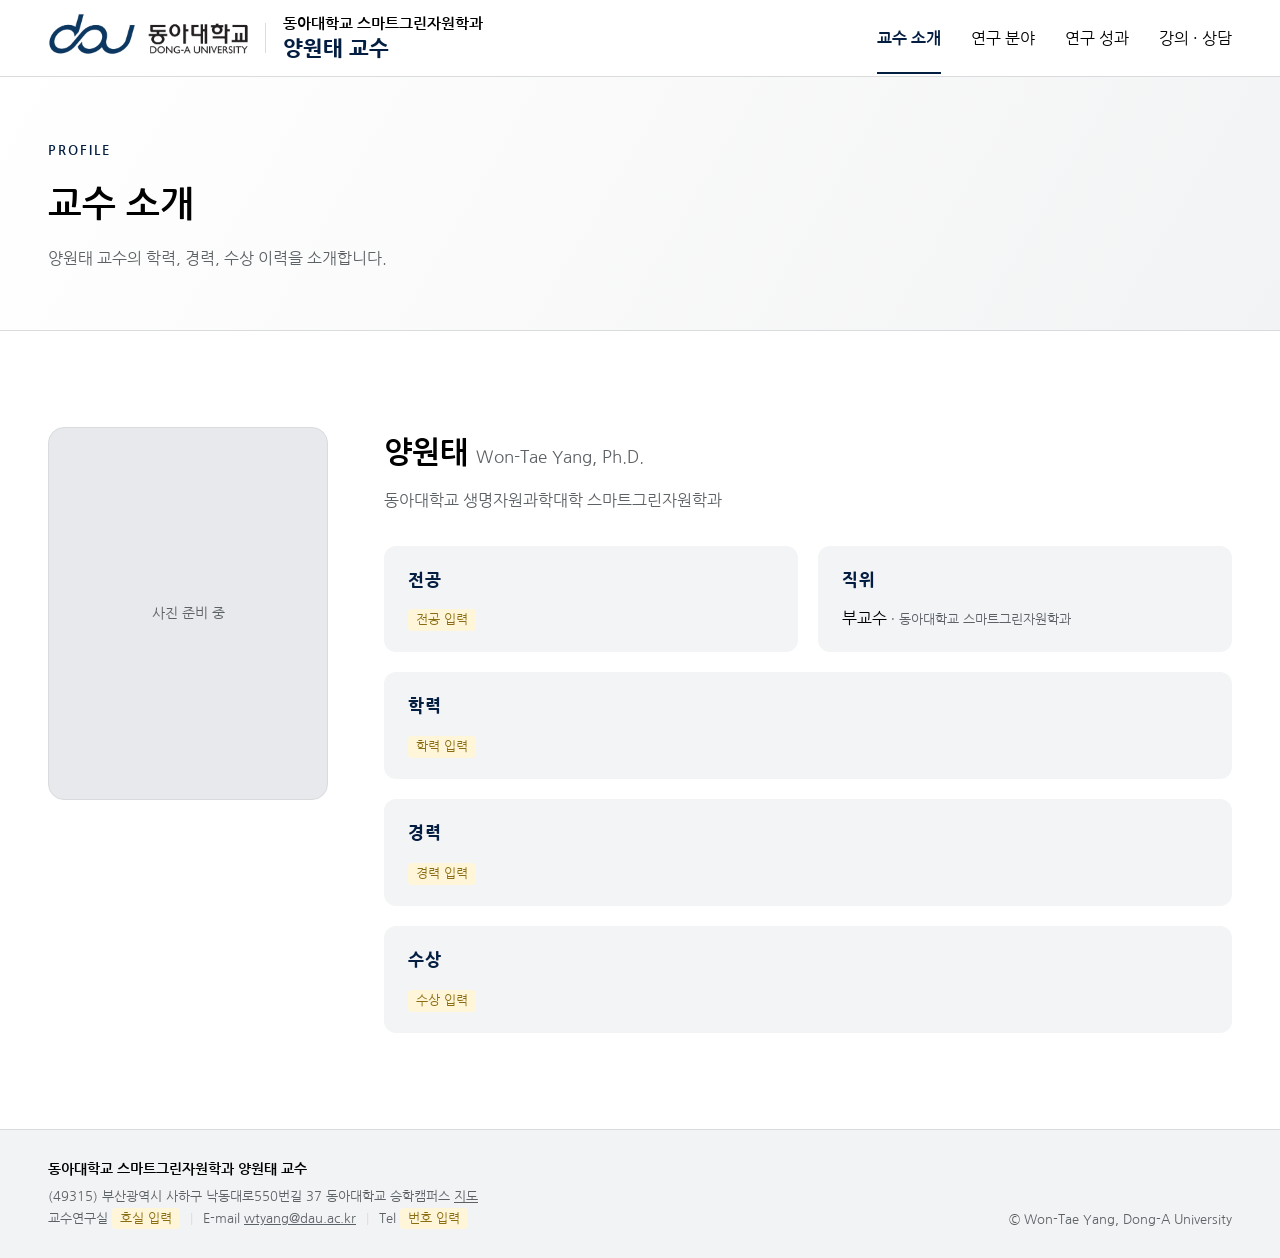
==== about.html @ 700a0b3d "Initial site for Prof. Won-Tae Yang - Pages: home, profile, research areas, achievements (papers/pat" ====
<!doctype html>
<html lang="ko" data-theme="light">
<head>
<meta charset="utf-8">
<meta name="viewport" content="width=1280">
<title>교수 소개 · 양원태 교수</title>
<link href="https://fonts.googleapis.com/css2?family=Nanum+Gothic:wght@400;700;800&display=swap" rel="stylesheet">
<link rel="stylesheet" href="styles.css">
</head>
<body>

<header class="nav">
  <div class="wrap">
    <a class="brand" href="index.html"><img class="brand-logo" src="images/donga-logo.png" alt="동아대학교"><span class="brand-text"><span class="brand-dept">동아대학교 스마트그린자원학과</span><span class="brand-name"><b>양원태 교수</b></span></span></a>
    <nav><ul>
      <li><a class="active" href="about.html">교수 소개</a></li>
      <li><a href="research.html">연구 분야</a></li>
      <li><a href="achievements.html">연구 성과</a></li>
      <li><a href="teaching.html">강의 · 상담</a></li>
    </ul></nav>
  </div>
</header>

<div class="pagehead">
  <div class="wrap">
    <span class="eyebrow">Profile</span>
    <h1>교수 소개</h1>
    <p>양원태 교수의 학력, 경력, 수상 이력을 소개합니다.</p>
  </div>
</div>

<main>
<section>
  <div class="wrap">
    <div class="profile">
      <div class="photo">사진 준비 중</div>
      <div>
        <h3>양원태<small>Won-Tae Yang, Ph.D.</small></h3>
        <p class="affil">동아대학교 생명자원과학대학 스마트그린자원학과</p>
        <div class="info">
          <div class="item"><div class="label">전공</div><span class="todo">전공 입력</span></div>
          <div class="item"><div class="label">직위</div>부교수 <span style="color:var(--muted);font-size:13px">· 동아대학교 스마트그린자원학과</span></div>
          <div class="item full"><div class="label">학력</div><span class="todo">학력 입력</span></div>
          <div class="item full"><div class="label">경력</div><span class="todo">경력 입력</span></div>
          <div class="item full"><div class="label">수상</div><span class="todo">수상 입력</span></div>
        </div>
      </div>
    </div>
  </div>
</section>
</main>

<footer>
  <div class="wrap">
    <div class="foot-info">
      <b>동아대학교 스마트그린자원학과 양원태 교수</b>
      <p>(49315) 부산광역시 사하구 낙동대로550번길 37 동아대학교 승학캠퍼스 <a href="https://map.kakao.com/?q=%EB%8F%99%EC%95%84%EB%8C%80%ED%95%99%EA%B5%90%20%EC%8A%B9%ED%95%99%EC%BA%A0%ED%8D%BC%EC%8A%A4" target="_blank" rel="noopener">지도</a></p>
      <p><span>교수연구실 <span class="todo">호실 입력</span></span><span>E-mail <a href="mailto:wtyang@dau.ac.kr">wtyang@dau.ac.kr</a></span><span>Tel <span class="todo">번호 입력</span></span></p>
    </div>
    <div class="foot-copy">© Won-Tae Yang, Dong-A University</div>
  </div>
</footer>
</body>
</html>
---- styles.css ----
:root{
  --bg:#ffffff; --bg-alt:#f3f4f5; --surface:#ffffff; --ink:#000000; --muted:#5c6165; --line:#d9dbdc;
  --accent:#041e42; --accent-dark:#000000; --accent-soft:#e7e9ec; --secondary:#a2aaad;
}
*{box-sizing:border-box}
html{scroll-behavior:smooth}
body{margin:0;background:var(--bg);color:var(--ink);font-family:"Nanum Gothic",system-ui,sans-serif;line-height:1.75;font-size:16px;min-width:1100px}
a{color:var(--accent)}
.wrap{max-width:1360px;margin:0 auto;padding:0 48px}

/* Nav */
header.nav{position:sticky;top:0;z-index:10;background:rgba(255,255,255,.95);backdrop-filter:blur(8px);border-bottom:1px solid var(--line)}
header.nav .wrap{max-width:none;padding:0 48px;display:flex;align-items:center;justify-content:space-between;height:76px}
.brand{flex-shrink:0;display:flex;align-items:center;gap:16px;text-decoration:none;color:var(--ink);line-height:1.3}
.brand-logo{height:42px;width:auto;margin-bottom:8px}
.brand-text{position:relative;padding-left:18px}
.brand-text::before{content:"";position:absolute;left:0;top:50%;width:1px;height:30px;background:var(--line);transform:translateY(-50%)}
.brand-name{display:flex;align-items:baseline;gap:10px}
.brand b{font-family:"Nanum Gothic",sans-serif;font-size:21px;font-weight:800;color:var(--accent)}
.brand-dept{display:block;font-size:15px;font-weight:700;color:var(--ink);margin-bottom:2px}
nav ul{display:flex;gap:30px;list-style:none;margin:0;padding:0}
nav a{color:var(--ink);text-decoration:none;font-size:15.5px;font-weight:500;padding:26px 0;border-bottom:2px solid transparent}
nav a:hover{color:var(--accent);border-bottom-color:var(--accent)}
nav a.active{color:var(--accent);border-bottom-color:var(--accent);font-weight:700}

/* Hero (home page) */
.hero{background:linear-gradient(120deg,#ffffff 0%,#f2f3f4 55%,#e6e8e9 100%);padding:56px 0 72px;border-bottom:1px solid var(--line)}
.hero .wrap{display:grid;grid-template-columns:1.7fr 1fr;gap:56px;align-items:center}
.eyebrow{letter-spacing:.16em;font-size:13px;color:var(--accent);text-transform:uppercase;font-weight:700}
.hero h1{font-family:"Nanum Gothic",sans-serif;font-size:50px;line-height:1.3;margin:14px 0 22px;color:var(--ink)}
.hero p{font-size:17.5px;color:var(--muted);margin:0;max-width:680px}
.btns{display:flex;gap:12px;margin-top:32px}
.btn{display:inline-block;padding:12px 26px;border-radius:8px;text-decoration:none;font-weight:500;font-size:15px}
.btn.primary{background:var(--accent);color:#fff}
.btn.primary:hover{background:var(--accent-dark)}
.btn.ghost{border:1px solid var(--accent);color:var(--accent);background:#fff}
.keyword-box{background:#fff;border:1px solid var(--line);border-radius:16px;padding:32px;box-shadow:0 12px 32px rgba(4,30,66,.10)}
.keyword-box h3{margin:0 0 16px;font-size:15px;color:var(--muted);font-weight:500}
.tags{display:flex;flex-wrap:wrap;gap:10px}
.tag{background:var(--accent-soft);color:var(--accent);border-radius:999px;padding:6px 14px;font-size:14px;font-weight:500}
.stats{display:grid;grid-template-columns:repeat(3,1fr);gap:12px;margin-top:28px;padding-top:24px;border-top:1px solid var(--line)}
.stats b{display:block;font-family:"Nanum Gothic",sans-serif;font-size:28px;color:var(--accent)}
.stats span{font-size:13px;color:var(--muted)}

/* Page head (sub pages) */
.pagehead{background:linear-gradient(120deg,#ffffff 0%,#f2f3f4 100%);padding:58px 0;border-bottom:1px solid var(--line)}
.pagehead h1{font-family:"Nanum Gothic",sans-serif;font-size:36px;margin:10px 0 8px;color:var(--ink)}
.pagehead p{margin:0;color:var(--muted);font-size:16px;max-width:640px}

/* Home overview quick-links */
.ovgrid{display:grid;grid-template-columns:repeat(3,1fr);gap:24px}
.ovcard{display:block;background:var(--surface);border:1px solid var(--line);border-radius:16px;padding:28px;text-decoration:none;color:var(--ink);transition:box-shadow .2s,transform .2s}
.ovcard:hover{box-shadow:0 14px 34px rgba(0,0,0,.08);transform:translateY(-2px)}
.ovcard .en{color:var(--accent);font-size:13px;letter-spacing:.1em;text-transform:uppercase;font-weight:700}
.ovcard h3{margin:10px 0 8px;font-size:19px}
.ovcard p{margin:0;font-size:14.5px;color:var(--muted)}
.ovcard .more{display:inline-block;margin-top:14px;font-size:13.5px;color:var(--accent);font-weight:500}

.sec-head .sec-more{margin-left:auto;font-size:14px;text-decoration:none}

/* Sections */
section{padding:96px 0}
section.alt{background:var(--bg-alt)}
.sec-head{display:flex;align-items:baseline;gap:16px;margin-bottom:44px}
h2{font-family:"Nanum Gothic",sans-serif;font-size:34px;margin:0}
.sec-head .en{color:var(--accent);font-size:14px;letter-spacing:.14em;text-transform:uppercase;font-weight:700}

/* Profile */
.profile{display:grid;grid-template-columns:280px 1fr;gap:56px;align-items:start}
.photo{aspect-ratio:3/4;background:var(--accent-soft);border-radius:16px;display:flex;align-items:center;justify-content:center;color:var(--muted);font-size:14px;text-align:center;border:1px solid var(--line);overflow:hidden}
.photo img{width:100%;height:100%;object-fit:cover}
.profile h3{margin:0;font-size:30px}
.profile h3 small{font-size:17px;color:var(--muted);font-weight:400;margin-left:8px}
.affil{color:var(--muted);margin:6px 0 32px;font-size:16px}
.info{display:grid;grid-template-columns:1fr 1fr;gap:20px}
.info .item{background:var(--bg-alt);border-radius:12px;padding:20px 24px}
.info .label{font-size:16.5px;color:var(--accent);font-weight:800;letter-spacing:.04em;margin-bottom:10px}
.info .item.full{grid-column:1/-1}
.edu{list-style:none;margin:0;padding:0}
.edu li{display:flex;gap:14px;margin-bottom:8px;line-height:1.5}
.edu li:last-child{margin-bottom:0}
.edu b{flex:0 0 40px;color:var(--accent)}
.edu small{display:block;font-size:13px;color:var(--muted)}

/* Research panels (accordion) */
.rpanels{display:flex;flex-direction:column;gap:16px}
.rpanel{background:var(--surface);border:1px solid var(--line);border-radius:16px;transition:box-shadow .2s,border-color .2s}
.rpanel:hover{box-shadow:0 10px 28px rgba(0,0,0,.07)}
.rpanel[open]{border-color:var(--accent);box-shadow:0 14px 34px rgba(4,30,66,.10)}
.rpanel summary{display:flex;align-items:flex-start;gap:24px;padding:28px 32px;cursor:pointer;list-style:none}
.rpanel summary::-webkit-details-marker{display:none}
.rpanel .num{flex:0 0 48px;display:inline-flex;width:48px;height:48px;border-radius:12px;background:var(--accent-soft);color:var(--accent);align-items:center;justify-content:center;font-weight:700}
.rpanel[open] .num{background:var(--accent);color:#fff}
.rhead{flex:1;display:block}
.rhead h3{margin:0 0 2px;font-size:20px}
.rpanel summary:hover h3{color:var(--accent)}
.rhead .en{display:block;color:var(--muted);font-size:14px;font-style:italic;margin-bottom:8px}
.rhead .sum{display:block;font-size:15.5px;color:var(--muted)}
.rpanel .toggle{flex:0 0 32px;width:32px;height:32px;border-radius:50%;border:1px solid var(--line);position:relative;margin-top:8px;transition:transform .25s,background .2s}
.rpanel .toggle::before,.rpanel .toggle::after{content:"";position:absolute;left:50%;top:50%;width:12px;height:2px;background:var(--accent);transform:translate(-50%,-50%)}
.rpanel .toggle::after{transform:translate(-50%,-50%) rotate(90deg);transition:opacity .2s}
.rpanel[open] .toggle{background:var(--accent);border-color:var(--accent)}
.rpanel[open] .toggle::before{background:#fff}
.rpanel[open] .toggle::after{opacity:0}
.rdetail{display:grid;grid-template-columns:1.2fr 1fr;gap:40px;margin:0 32px;padding:28px 0 32px 72px;border-top:1px solid var(--line);animation:rfade .25s ease}
@keyframes rfade{from{opacity:0;transform:translateY(-6px)}to{opacity:1;transform:none}}
.rdetail h4{margin:0 0 12px;font-size:14px;color:var(--accent);letter-spacing:.06em}
.rdetail ul{margin:0;padding-left:18px;font-size:15px;color:var(--ink)}
.rdetail li{margin-bottom:8px}
.rdetail ul.refs{list-style:none;padding:0;color:var(--muted);font-size:14px}
.rdetail ul.refs li{display:flex;gap:10px;align-items:baseline;line-height:1.55;margin-bottom:12px}
.rdetail ul.refs .badge{flex:0 0 auto}
.rphotos{grid-column:1/-1;display:grid;grid-template-columns:repeat(3,1fr);gap:16px}
.rphotos figure{margin:0}
.rphotos a{display:block;height:200px;border-radius:12px;overflow:hidden;background:var(--bg-alt);border:1px solid var(--line)}
.rphotos img{width:100%;height:100%;object-fit:cover;transition:transform .3s}
.rphotos a:hover img{transform:scale(1.04)}
.rphotos figcaption{font-size:13.5px;color:var(--muted);margin-top:8px}
.rphotos figcaption:empty{display:none}

/* Publications */
.pub-year{font-family:"Nanum Gothic",sans-serif;font-size:21px;color:var(--ink);margin:40px 0 14px;padding-bottom:8px;border-bottom:2px solid var(--accent-soft)}
.pub-year:first-child{margin-top:0}
.pubs{list-style:none;margin:0 0 8px;padding:0;background:#fff;border:1px solid var(--line);border-radius:16px}
.pubs li{padding:20px 28px;border-top:1px solid var(--line);display:flex;gap:22px;align-items:flex-start}
.pubs li:first-child{border-top:none}
.pub-body{flex:1;min-width:0}
.ptitle{font-weight:500;font-size:16.5px}
.ptitle a{color:var(--ink);text-decoration:none}
.ptitle a:hover{color:var(--accent);text-decoration:underline}
.meta{color:var(--muted);font-size:14px;margin-top:5px}
.meta .badge{margin-right:8px}
.meta.authors b{color:var(--ink)}
.meta.journal{margin-top:2px}

/* Achievements tabs */
.tabs{display:flex;gap:8px;border-bottom:2px solid var(--line);margin-bottom:36px}
.tab{background:none;border:0;border-bottom:3px solid transparent;margin-bottom:-2px;padding:14px 28px;font:inherit;font-size:18px;color:var(--muted);cursor:pointer}
.tab span{display:inline-block;min-width:26px;margin-left:6px;padding:0 8px;border-radius:999px;background:var(--bg-alt);font-size:13px;color:var(--muted)}
.tab:hover{color:var(--accent)}
.tab.on{color:var(--accent);border-bottom-color:var(--accent);font-weight:800}
.tab.on span{background:var(--accent);color:#fff}
.tab-note{margin:0 0 28px;font-size:14px;color:var(--muted)}

/* Projects */
.ach .table td:first-child{width:170px}
.panel{background:#fff;border:1px solid var(--line);border-radius:16px;padding:32px}
.panel h3{margin:0 0 16px;font-size:19px}
.table{width:100%;border-collapse:collapse;font-size:15px}
.table th,.table td{text-align:left;padding:14px 8px;border-top:1px solid var(--line);vertical-align:top}
.table th{color:var(--ink);font-weight:400;font-size:16px;border-top:none;border-bottom:2px solid var(--line)}
.table td:first-child{white-space:nowrap;color:var(--accent);font-weight:500;width:130px}
.badge{background:var(--accent-soft);color:var(--accent);font-size:12.5px;padding:2px 10px;border-radius:999px}
.agency{display:block;font-size:13px;color:var(--muted);margin-top:2px}

/* Common helpers */
[hidden]{display:none!important}
.btn.sm{padding:8px 18px;font-size:14px;cursor:pointer;font-family:inherit}
.empty-note{color:var(--muted);padding:32px 0;text-align:center;background:var(--bg-alt);border-radius:12px;margin:0}

footer{background:#f2f3f4;border-top:1px solid var(--line);padding:28px 0;color:var(--muted);font-size:13px;line-height:1.7}
footer .wrap{display:flex;justify-content:space-between;align-items:flex-end;gap:24px}
.foot-info b{display:block;color:var(--ink);font-size:14px;margin-bottom:4px}
.foot-info p{margin:0}
.foot-info p>span+span::before{content:"|";margin:0 10px;color:var(--line)}
.foot-info a{color:var(--muted)}
.foot-info a:hover{color:var(--accent)}
.foot-copy{white-space:nowrap;font-size:12.5px}

/* Personal page additions */
.todo{display:inline-block;background:#fff6d9;color:#8a6d12;font-size:12.5px;border-radius:4px;padding:0 8px}
.ovgrid.four{grid-template-columns:repeat(4,1fr)}
.table.courses td:first-child{width:auto;white-space:normal;color:var(--ink)}
.table.courses td:last-child{width:180px;color:var(--muted)}
.table.courses td b{font-weight:700}
.table td.empty-cell,.table.courses td.empty-cell{text-align:center;color:var(--muted);font-weight:400;padding:40px 0;width:auto}
.office{display:grid;grid-template-columns:1.6fr 1fr;gap:24px}
.office-info{background:#fff;border:1px solid var(--line);border-radius:16px;padding:12px 32px}
.office-row{display:flex;gap:24px;padding:18px 0;border-top:1px solid var(--line)}
.office-row:first-child{border-top:none}
.office-row span{flex:0 0 90px;font-weight:700;color:var(--accent);font-size:15px}
.office-row p{margin:0;font-size:15.5px;white-space:pre-wrap}
.office-contact{background:var(--accent);color:#fff;border-radius:16px;padding:28px 30px}
.office-contact .en{color:#a9b8cf;font-size:13px;letter-spacing:.1em;text-transform:uppercase;font-weight:700}
.office-contact .rc-line{display:flex;gap:12px;margin:12px 0 18px;font-size:15px}
.office-contact .rc-line span{flex:0 0 60px;color:#a9b8cf;font-size:13.5px}
.office-contact a:not(.btn){color:#fff;text-decoration:none}
.office-contact .btn{background:#fff;color:var(--accent);border:0}
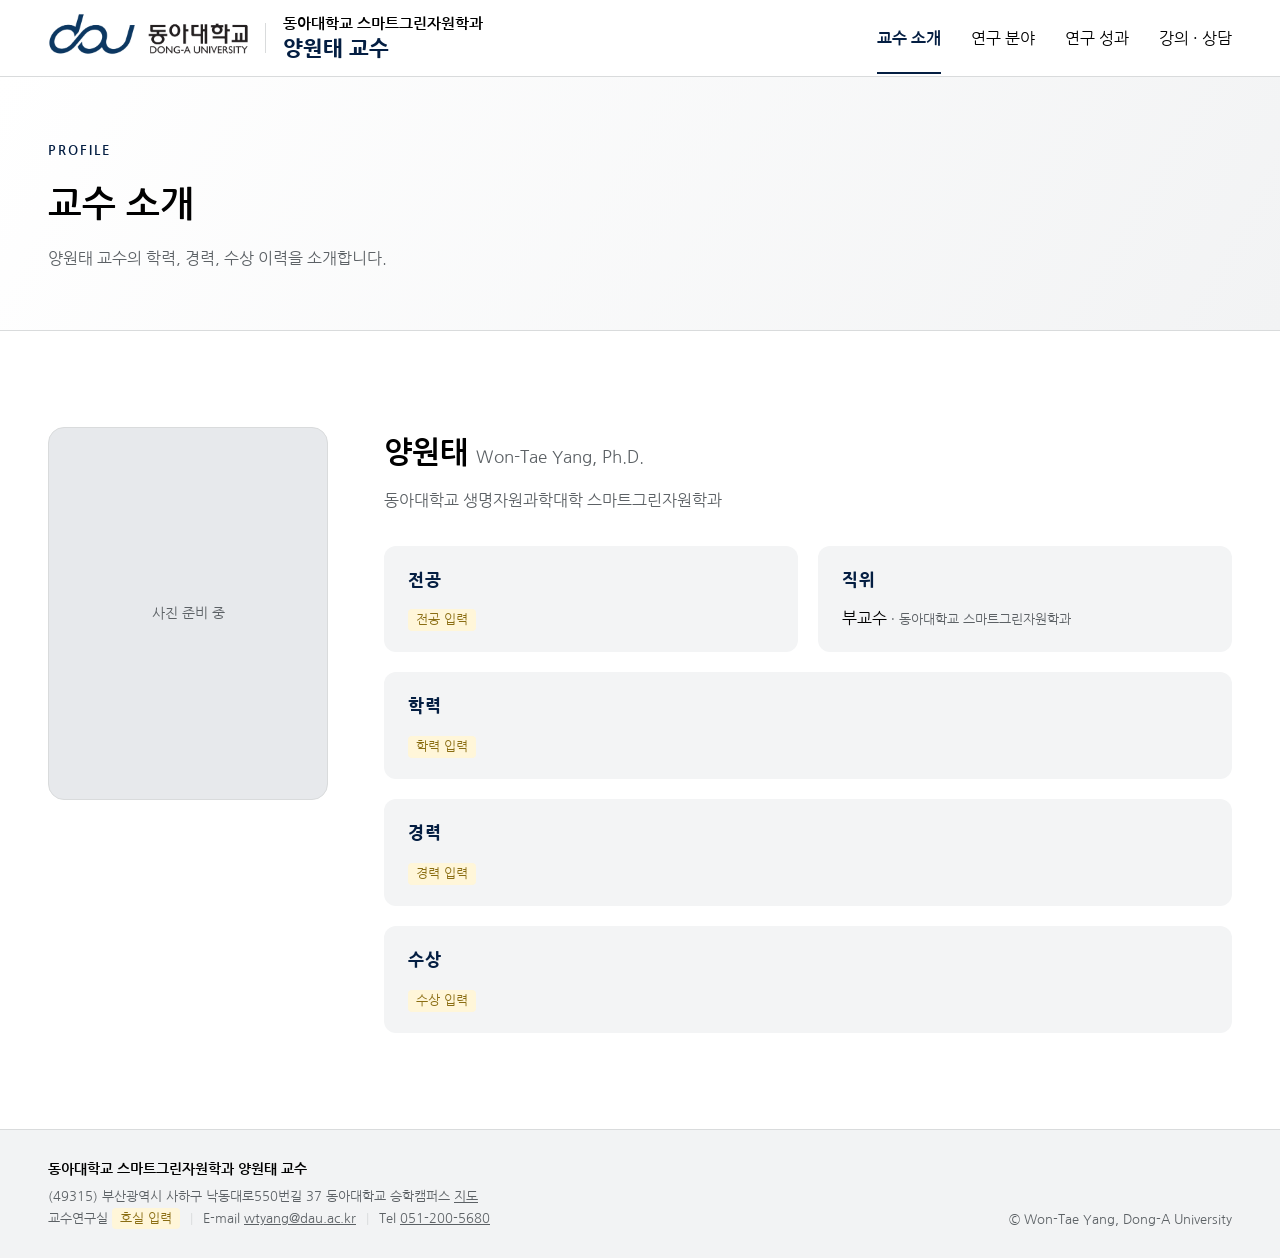
==== commit 03b874eb: "Rebalance hero title, header text sizes, add office phone Co-Authored-By: Claude Opus 5.5 <noreply@a" ====
--- a/about.html
+++ b/about.html
@@ -55,7 +55,7 @@
     <div class="foot-info">
       <b>동아대학교 스마트그린자원학과 양원태 교수</b>
       <p>(49315) 부산광역시 사하구 낙동대로550번길 37 동아대학교 승학캠퍼스 <a href="https://map.kakao.com/?q=%EB%8F%99%EC%95%84%EB%8C%80%ED%95%99%EA%B5%90%20%EC%8A%B9%ED%95%99%EC%BA%A0%ED%8D%BC%EC%8A%A4" target="_blank" rel="noopener">지도</a></p>
-      <p><span>교수연구실 <span class="todo">호실 입력</span></span><span>E-mail <a href="mailto:wtyang@dau.ac.kr">wtyang@dau.ac.kr</a></span><span>Tel <span class="todo">번호 입력</span></span></p>
+      <p><span>교수연구실 <span class="todo">호실 입력</span></span><span>E-mail <a href="mailto:wtyang@dau.ac.kr">wtyang@dau.ac.kr</a></span><span>Tel <a href="tel:0512005680">051-200-5680</a></span></p>
     </div>
     <div class="foot-copy">© Won-Tae Yang, Dong-A University</div>
   </div>
--- a/styles.css
+++ b/styles.css
@@ -27,7 +27,7 @@
 .hero{background:linear-gradient(120deg,#ffffff 0%,#f2f3f4 55%,#e6e8e9 100%);padding:56px 0 72px;border-bottom:1px solid var(--line)}
 .hero .wrap{display:grid;grid-template-columns:1.7fr 1fr;gap:56px;align-items:center}
 .eyebrow{letter-spacing:.16em;font-size:13px;color:var(--accent);text-transform:uppercase;font-weight:700}
-.hero h1{font-family:"Nanum Gothic",sans-serif;font-size:50px;line-height:1.3;margin:14px 0 22px;color:var(--ink)}
+.hero h1{font-family:"Nanum Gothic",sans-serif;font-size:50px;line-height:1.3;margin:14px 0 22px;color:var(--ink);word-break:keep-all}
 .hero p{font-size:17.5px;color:var(--muted);margin:0;max-width:680px}
 .btns{display:flex;gap:12px;margin-top:32px}
 .btn{display:inline-block;padding:12px 26px;border-radius:8px;text-decoration:none;font-weight:500;font-size:15px}
